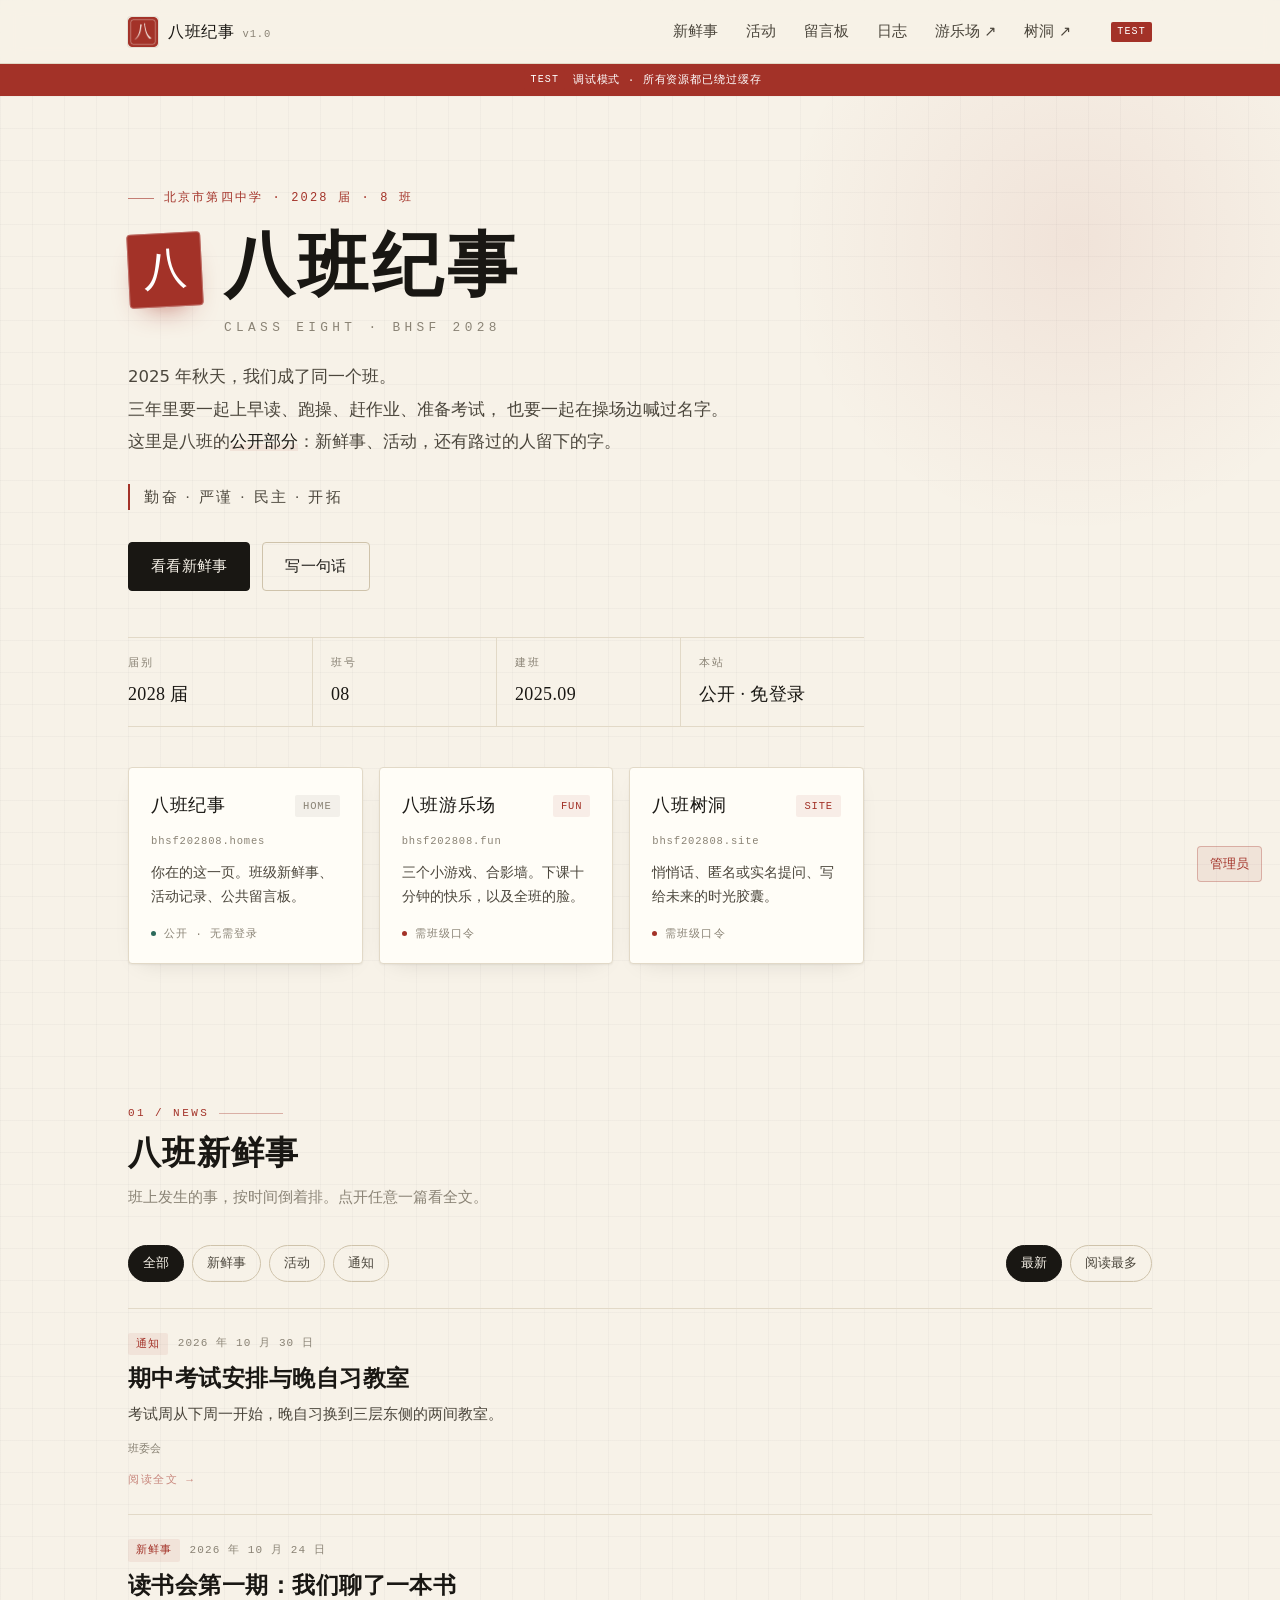
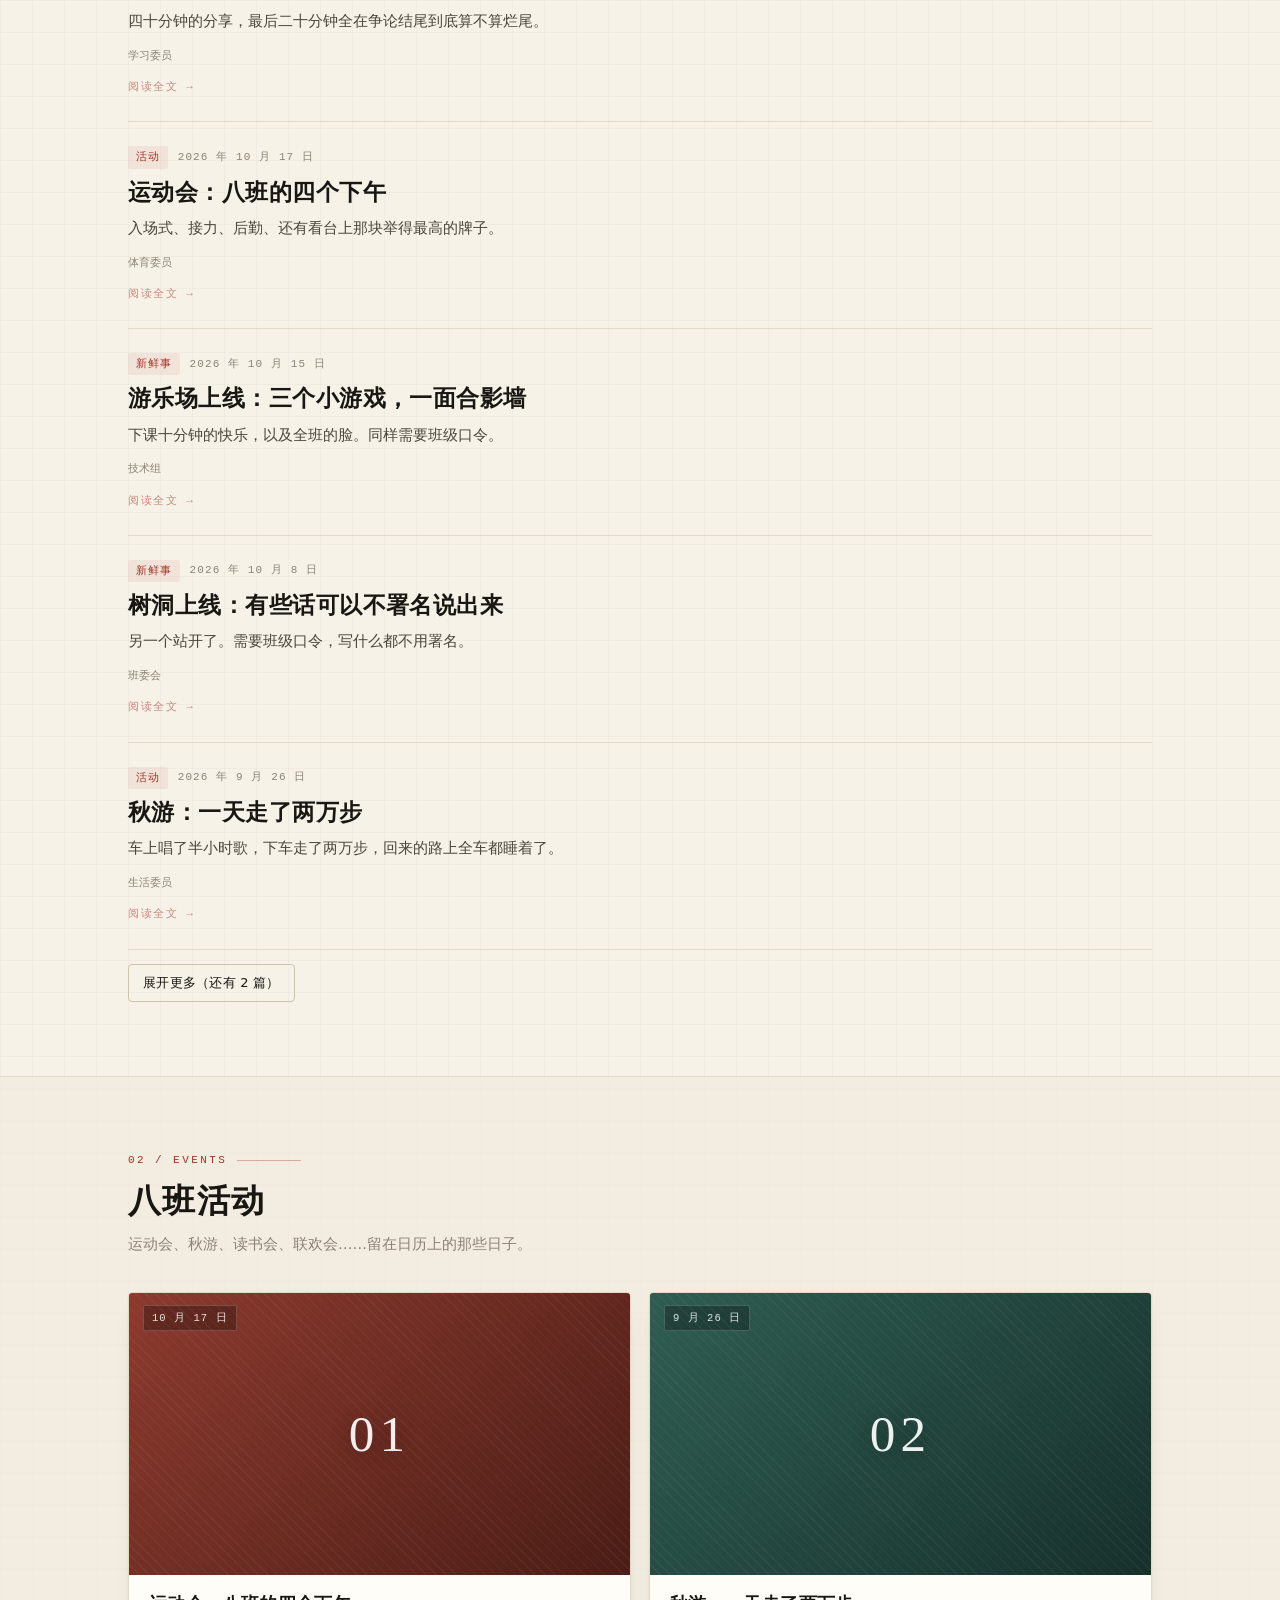
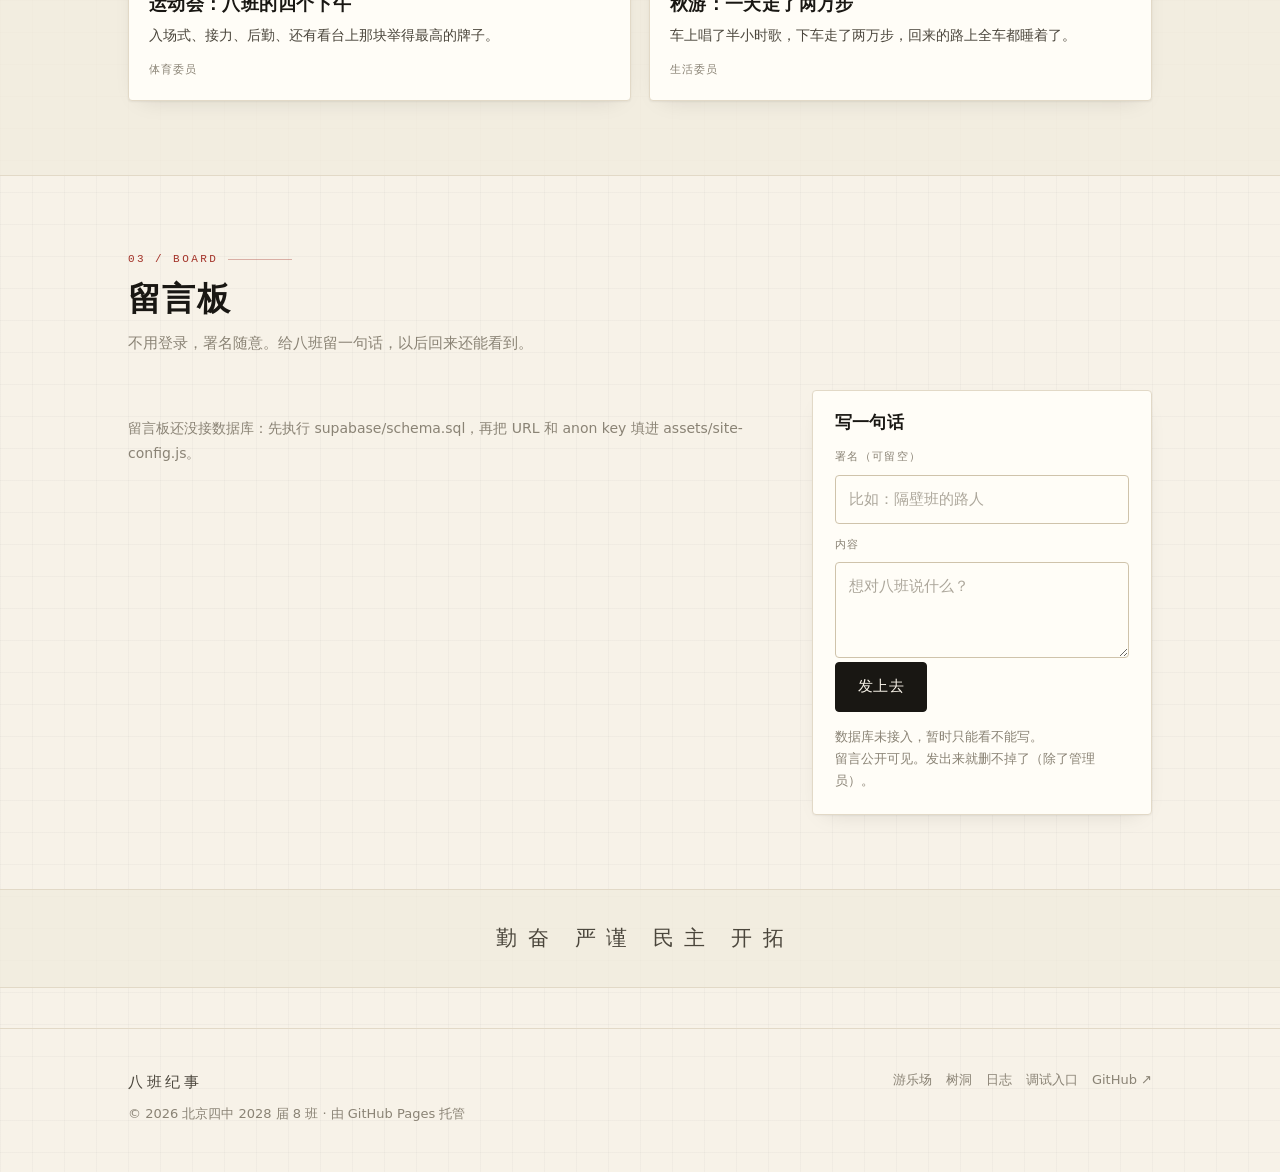
==== test/index.html @ 4a6936ce "update: homes 内容更新" ====
<!DOCTYPE html>
<html lang="zh-CN">
<head>
<meta charset="utf-8">
<meta name="viewport" content="width=device-width, initial-scale=1">
<title>调试入口 · 八班纪事</title>
<meta name="robots" content="noindex">
<meta name="theme-color" content="#f7f2e8">
<script>
  // 每次访问都换一个时间戳，强制绕过浏览器与 Pages CDN 的缓存
  var to = new URLSearchParams(location.search).get('to') || '/';
  location.replace(to + (to.indexOf('?') >= 0 ? '&' : '?') + 't=' + Date.now());
</script>
</head>
<body style="font-family:system-ui;padding:40px;color:#4b463c">
  <p>正在跳转到最新版本…如果没反应，点<a id="fallback" href="/">这里</a>。</p>
  <script>
    document.getElementById('fallback').href = '/?t=' + Date.now();
  </script>
</body>
</html>
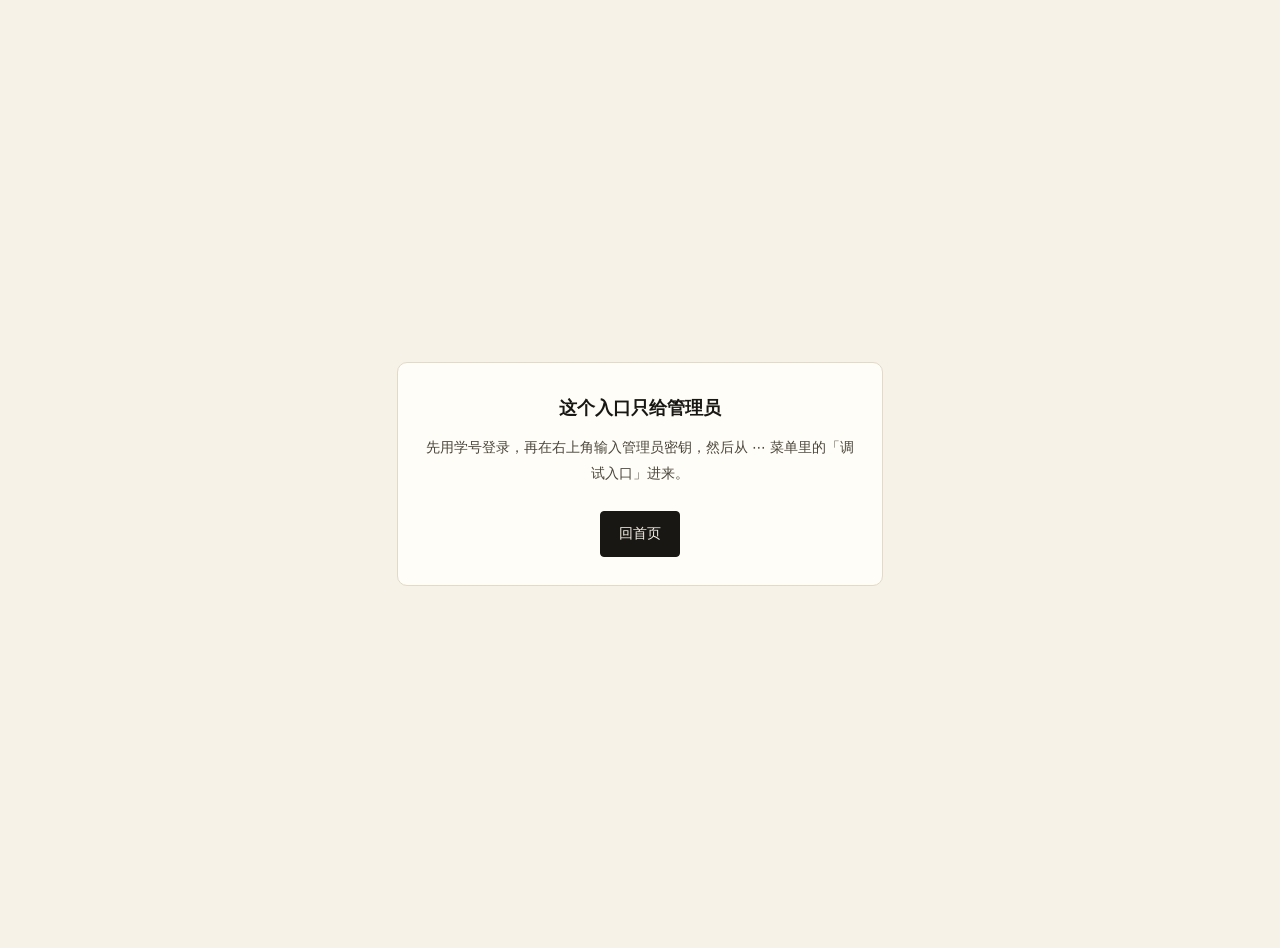
==== commit 15977478: "update: homes 内容更新" ====
--- a/test/index.html
+++ b/test/index.html
@@ -4,18 +4,58 @@
 <meta charset="utf-8">
 <meta name="viewport" content="width=device-width, initial-scale=1">
 <title>调试入口 · 八班纪事</title>
-<meta name="robots" content="noindex">
+<meta name="robots" content="noindex, nofollow">
 <meta name="theme-color" content="#f7f2e8">
+<style>
+  html { background: #f7f2e8; color-scheme: light; }
+  body {
+    margin: 0; min-height: 100vh; display: grid; place-items: center; padding: 24px;
+    font-family: "PingFang SC", "Microsoft YaHei", system-ui, sans-serif;
+    font-size: 14px; line-height: 1.85; color: #4b463c; background: #f7f2e8; text-align: center;
+  }
+  .card { max-width: 27rem; padding: 28px 26px; background: #fffdf7; border: 1px solid #e2d9c7; border-radius: 10px; }
+  h1 { margin: 0 0 10px; font-size: 1.15rem; color: #191713; }
+  p { margin: 6px 0; }
+  a { color: #a33228; }
+  .btn {
+    display: inline-block; margin-top: 18px; padding: 9px 18px;
+    border: 1px solid #191713; border-radius: 4px; background: #191713;
+    color: #f7f2e8; text-decoration: none;
+  }
+</style>
 <script>
-  // 每次访问都换一个时间戳，强制绕过浏览器与 Pages CDN 的缓存
-  var to = new URLSearchParams(location.search).get('to') || '/';
+(function () {
+  // 调试入口只给管理员：这个标签页里必须已经是提权状态（2 小时内，且真输过密钥）
+  var ok = false;
+  try {
+    var raw = sessionStorage.getItem('b8.elev');
+    if (raw) {
+      var o = JSON.parse(raw);
+      ok = !!(o && o.token && (o.kind === 'admin' || o.kind === 'super') &&
+              (!o.exp || Number(o.exp) > Date.now()));
+    }
+  } catch (e) {}
+  if (!ok) { window.__DENY__ = true; return; }
+
+  var to = new URLSearchParams(location.search).get('to') || '../';
   location.replace(to + (to.indexOf('?') >= 0 ? '&' : '?') + 't=' + Date.now());
+})();
 </script>
 </head>
-<body style="font-family:system-ui;padding:40px;color:#4b463c">
-  <p>正在跳转到最新版本…如果没反应，点<a id="fallback" href="/">这里</a>。</p>
+<body>
+  <div class="card" id="card">
+    <h1>正在跳转到最新版本…</h1>
+    <p>如果没反应，<a id="fallback" href="../">点这里</a>。</p>
+  </div>
   <script>
-    document.getElementById('fallback').href = '/?t=' + Date.now();
+    if (window.__DENY__) {
+      document.getElementById('card').innerHTML =
+        '<h1>这个入口只给管理员</h1>' +
+        '<p>先用学号登录，再在右上角输入管理员密钥，然后从 ⋯ 菜单里的「调试入口」进来。</p>' +
+        '<a class="btn" href="../">回首页</a>';
+    } else {
+      document.getElementById('fallback').href = '../?t=' + Date.now();
+    }
   </script>
 </body>
 </html>
